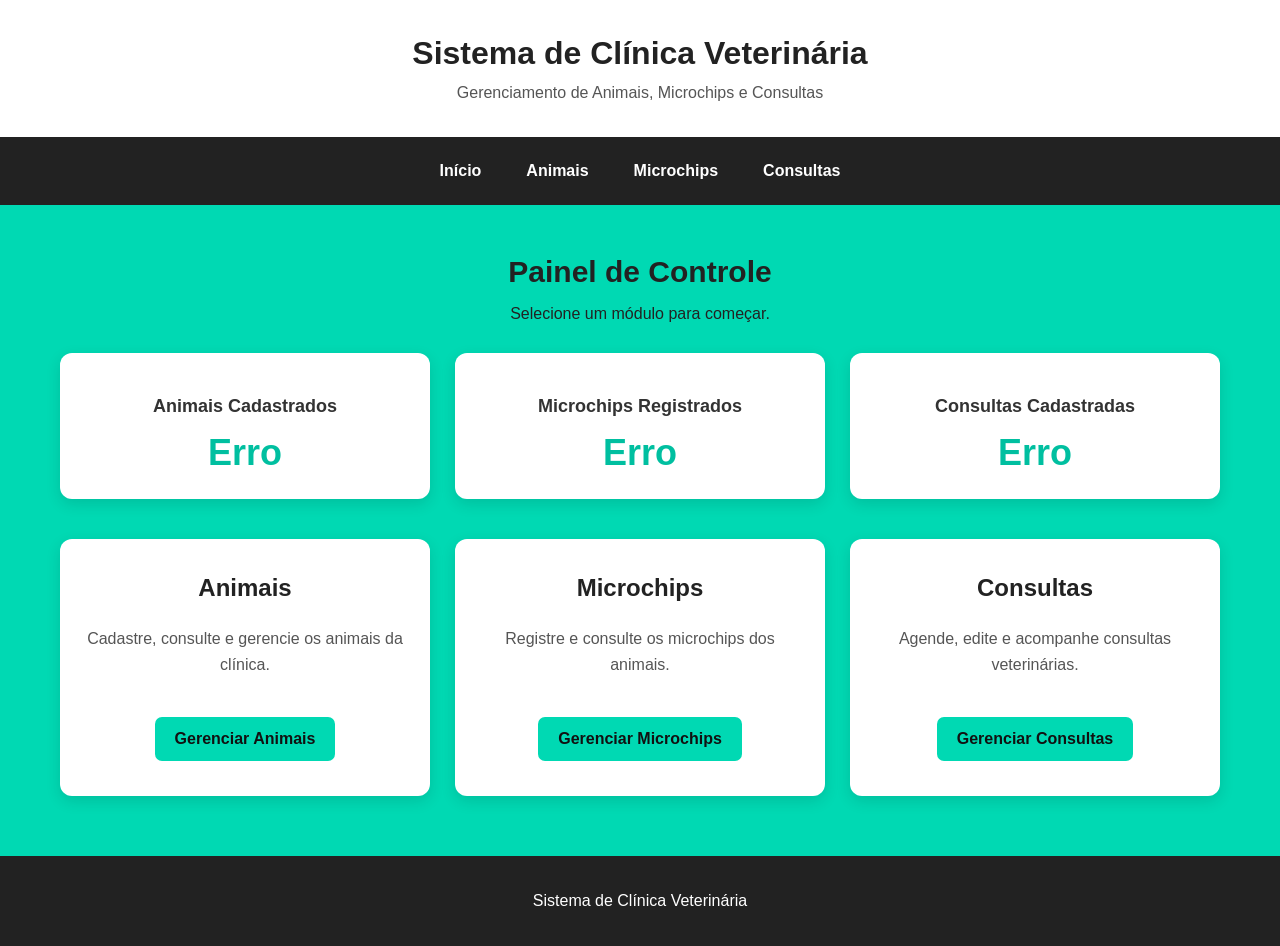
==== Clinica-veterinaria/frontend/pages/index.html @ f9ebff79 "Implementa frontend de animais, microchips, consultas e dashboard" ====
<!DOCTYPE html>
<html lang="pt-BR">
<head>
    <meta charset="UTF-8">
    <meta name="viewport" content="width=device-width, initial-scale=1.0">

    <title>Dashboard - Clínica Veterinária</title>

    <link rel="stylesheet" href="../css/dashboard.css">
</head>
<body>

    <header>
        <h1>Sistema de Clínica Veterinária</h1>
        <p>Gerenciamento de Animais, Microchips e Consultas</p>
    </header>

    <nav>
        <a href="index.html">Início</a>
        <a href="animais.html">Animais</a>
        <a href="microchips.html">Microchips</a>
        <a href="consultas.html">Consultas</a>
    </nav>

    <main>
        <h2>Painel de Controle</h2>
        <p>Selecione um módulo para começar.</p>

<div class="estatisticas">

    <div class="estatistica">
        <h3>Animais Cadastrados</h3>
        <p id="total-animais">--</p>
    </div>

    <div class="estatistica">
        <h3>Microchips Registrados</h3>
        <p id="total-microchips">--</p>
    </div>

    <div class="estatistica">
        <h3>Consultas Cadastradas</h3>
        <p id="total-consultas">--</p>
    </div>

</div>


        <div class="cards">

            <section class="card">
                <h3>Animais</h3>
                <p>Cadastre, consulte e gerencie os animais da clínica.</p>
                <a href="animais.html" class="botao">
                    Gerenciar Animais
                </a>
            </section>

            <section class="card">
                <h3>Microchips</h3>
                <p>Registre e consulte os microchips dos animais.</p>
                <a href="microchips.html" class="botao">
                    Gerenciar Microchips
                </a>
            </section>

            <section class="card">
                <h3>Consultas</h3>
                <p>Agende, edite e acompanhe consultas veterinárias.</p>
                <a href="consultas.html" class="botao">
                    Gerenciar Consultas
                </a>
            </section>

        </div>
    </main>

    <footer>
        <p>Sistema de Clínica Veterinária</p>
    </footer>

    <script src="../js/dashboard.js"></script>

</body>
</html>
---- Clinica-veterinaria/frontend/css/dashboard.css ----
* {
    box-sizing: border-box;
}

body {
    margin: 0;
    font-family: Arial, sans-serif;
    background-color: #00d9b3;
    color: #222;
}


header {
    background-color: #ffffff;
    text-align: center;
    padding: 35px 20px;
}

header h1 {
    margin: 0 0 12px;
    font-size: 32px;
}

header p {
    margin: 0;
    color: #555;
}

nav {
    background-color: #222;
    display: flex;
    justify-content: center;
    flex-wrap: wrap;
    gap: 15px;
    padding: 15px;
}

nav a {
    color: white;
    text-decoration: none;
    font-weight: bold;
    padding: 10px 15px;
    border-radius: 6px;
}

nav a:hover {
    background-color: #00d9b3;
    color: #222;
}


main {
    max-width: 1200px;
    margin: 50px auto;
    padding: 0 20px;
    text-align: center;
}

main h2 {
    font-size: 30px;
    margin-bottom: 10px;
}


.cards {
    display: grid;
    grid-template-columns: repeat(3, 1fr);
    gap: 25px;
    margin-top: 35px;
}

.card {
    background-color: white;
    padding: 35px 25px;
    border-radius: 12px;
    box-shadow: 0 5px 15px rgba(0, 0, 0, 0.12);
    transition: transform 0.2s;
}

.card:hover {
    transform: translateY(-5px);
}

.card h3 {
    font-size: 24px;
    margin-top: 0;
}

.card p {
    color: #555;
    line-height: 1.6;
    min-height: 75px;
}


.botao {
    display: inline-block;
    background-color: #00d9b3;
    color: #111;
    padding: 13px 20px;
    border-radius: 7px;
    text-decoration: none;
    font-weight: bold;
}

.botao:hover {
    background-color: #00bfa0;
}


footer {
    text-align: center;
    padding: 20px;
    background-color: #222;
    color: white;
    margin-top: 60px;
}


@media (max-width: 800px) {
    .cards {
        grid-template-columns: 1fr;
    }

    main {
        margin-top: 30px;
    }

    header h1 {
        font-size: 26px;
    }
}


.estatisticas {
    display: grid;
    grid-template-columns: repeat(3, 1fr);
    gap: 25px;
    margin-top: 30px;
    margin-bottom: 40px;
}

.estatistica {
    background-color: white;
    padding: 25px;
    border-radius: 12px;
    box-shadow: 0 5px 15px rgba(0, 0, 0, 0.12);
    text-align: center;
}

.estatistica h3 {
    font-size: 18px;
    color: #333;
    margin-bottom: 15px;
}

.estatistica p {
    font-size: 36px;
    font-weight: bold;
    color: #00bfa0;
    margin: 0;
}

@media (max-width: 800px) {
    .estatisticas {
        grid-template-columns: 1fr;
    }
}
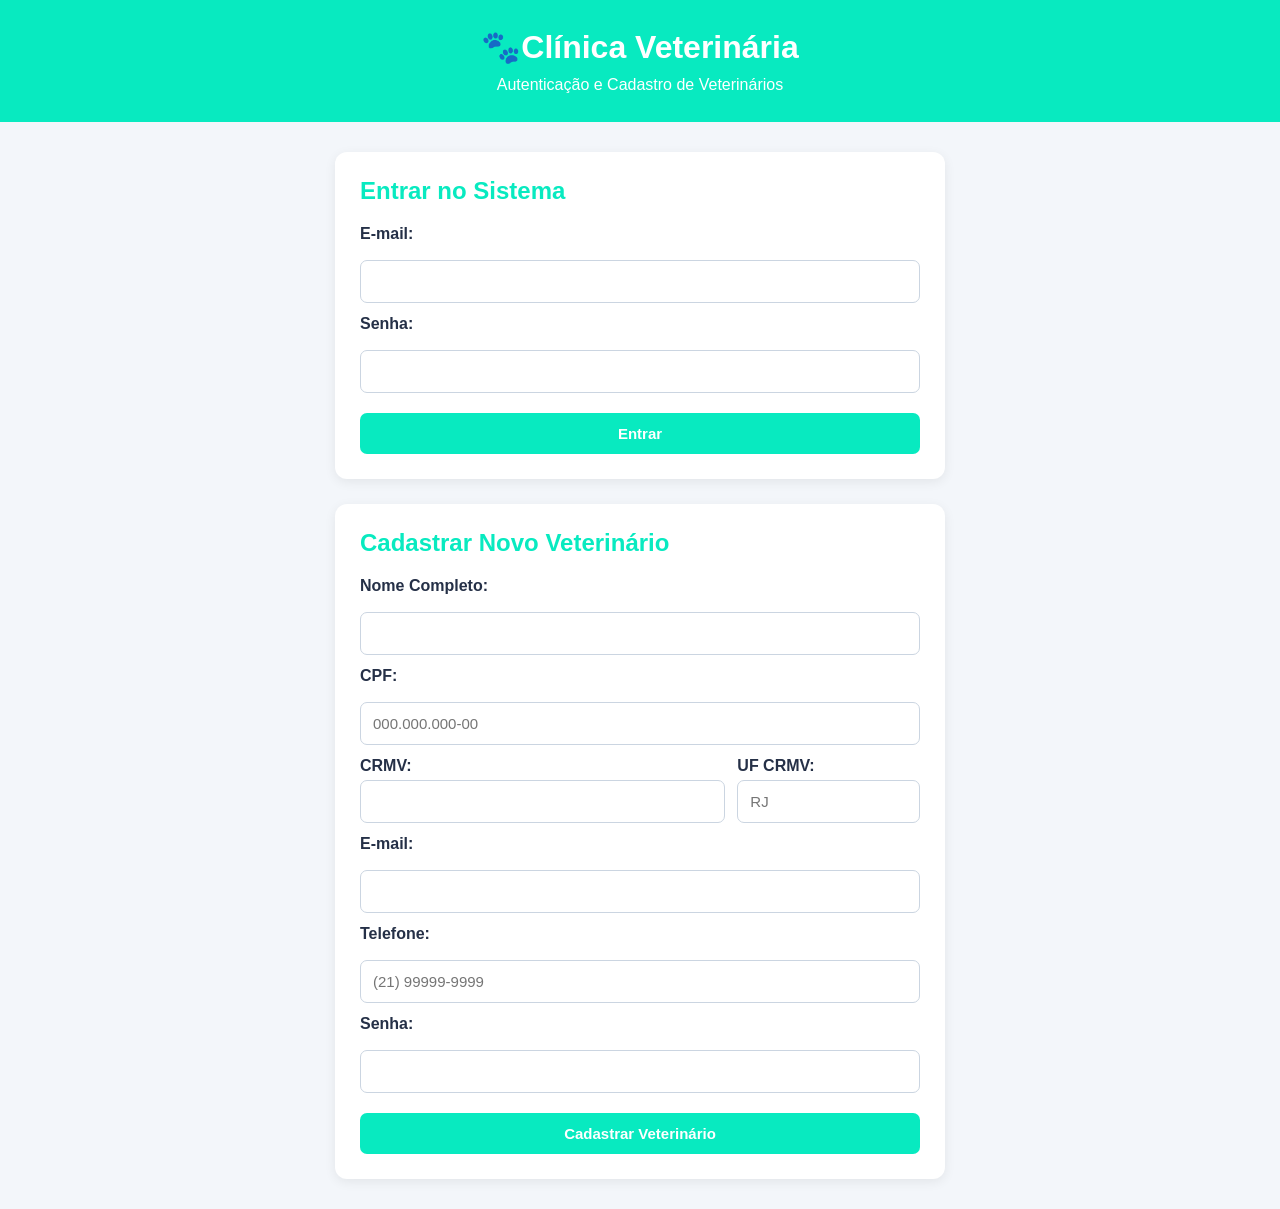
==== commit 57376d7d: "Finalizado CRUDs, autenticação, integração ViaCEP e visual." ====
--- a/Clinica-veterinaria/frontend/pages/index.html
+++ b/Clinica-veterinaria/frontend/pages/index.html
@@ -1,86 +1,100 @@
-
 <!DOCTYPE html>
 <html lang="pt-BR">
 <head>
     <meta charset="UTF-8">
     <meta name="viewport" content="width=device-width, initial-scale=1.0">
-
-    <title>Dashboard - Clínica Veterinária</title>
-
+    <title>Clínica Veterinária - Painel Inicial</title>
     <link rel="stylesheet" href="../css/dashboard.css">
+    <script src="../js/auth.js"></script>
 </head>
 <body>
 
     <header>
-        <h1>Sistema de Clínica Veterinária</h1>
-        <p>Gerenciamento de Animais, Microchips e Consultas</p>
+        <h1>🐾 Clínica Veterinária</h1>
+        <p>Sistema Integrado de Gestão Clínica</p>
     </header>
 
     <nav>
         <a href="index.html">Início</a>
+        <a href="tutores.html">Tutores</a>
         <a href="animais.html">Animais</a>
         <a href="microchips.html">Microchips</a>
         <a href="consultas.html">Consultas</a>
+        <a href="#" onclick="fazerLogout(); return false;" class="btn-sair">Sair</a>
     </nav>
 
     <main>
         <h2>Painel de Controle</h2>
         <p>Selecione um módulo para começar.</p>
 
-<div class="estatisticas">
-
-    <div class="estatistica">
-        <h3>Animais Cadastrados</h3>
-        <p id="total-animais">--</p>
-    </div>
-
-    <div class="estatistica">
-        <h3>Microchips Registrados</h3>
-        <p id="total-microchips">--</p>
-    </div>
-
-    <div class="estatistica">
-        <h3>Consultas Cadastradas</h3>
-        <p id="total-consultas">--</p>
-    </div>
-
-</div>
-
+        <div class="estatisticas">
+            <div class="estatistica">
+                <h3>Animais Cadastrados</h3>
+                <p id="total-animais">0</p>
+            </div>
+            <div class="estatistica">
+                <h3>Microchips Registrados</h3>
+                <p id="total-microchips">0</p>
+            </div>
+            <div class="estatistica">
+                <h3>Consultas Cadastradas</h3>
+                <p id="total-consultas">0</p>
+            </div>
+        </div>
 
         <div class="cards">
+            <div class="card">
+                <h3>Tutores</h3>
+                <p>Cadastre e consulte tutores com busca automática de CEP.</p>
+                <a href="tutores.html" class="botao">Gerenciar Tutores</a>
+            </div>
 
-            <section class="card">
+            <div class="card">
                 <h3>Animais</h3>
                 <p>Cadastre, consulte e gerencie os animais da clínica.</p>
-                <a href="animais.html" class="botao">
-                    Gerenciar Animais
-                </a>
-            </section>
+                <a href="animais.html" class="botao">Gerenciar Animais</a>
+            </div>
 
-            <section class="card">
+            <div class="card">
                 <h3>Microchips</h3>
                 <p>Registre e consulte os microchips dos animais.</p>
-                <a href="microchips.html" class="botao">
-                    Gerenciar Microchips
-                </a>
-            </section>
+                <a href="microchips.html" class="botao">Gerenciar Microchips</a>
+            </div>
 
-            <section class="card">
+            <div class="card">
                 <h3>Consultas</h3>
                 <p>Agende, edite e acompanhe consultas veterinárias.</p>
-                <a href="consultas.html" class="botao">
-                    Gerenciar Consultas
-                </a>
-            </section>
-
+                <a href="consultas.html" class="botao">Gerenciar Consultas</a>
+            </div>
         </div>
     </main>
 
     <footer>
-        <p>Sistema de Clínica Veterinária</p>
+        Sistema de Clínica Veterinária © 2026
     </footer>
 
-    <script src="../js/dashboard.js"></script>
+    <script>
+        const API_URL = "http://127.0.0.1:8000";
 
+        async function carregarEstatisticas() {
+            try {
+                const [resAnimais, resMicrochips, resConsultas] = await Promise.all([
+                    fetch(`${API_URL}/animais`),
+                    fetch(`${API_URL}/microchips`),
+                    fetch(`${API_URL}/consultas`)
+                ]);
+
+                document.getElementById("total-animais").textContent = resAnimais.ok ? (await resAnimais.json()).length : "Erro";
+                document.getElementById("total-microchips").textContent = resMicrochips.ok ? (await resMicrochips.json()).length : "Erro";
+                document.getElementById("total-consultas").textContent = resConsultas.ok ? (await resConsultas.json()).length : "Erro";
+            } catch (erro) {
+                document.getElementById("total-animais").textContent = "Erro";
+                document.getElementById("total-microchips").textContent = "Erro";
+                document.getElementById("total-consultas").textContent = "Erro";
+            }
+        }
+
+        carregarEstatisticas();
+    </script>
 </body>
-</html>
+</html>
--- a/Clinica-veterinaria/frontend/css/dashboard.css
+++ b/Clinica-veterinaria/frontend/css/dashboard.css
@@ -1,5 +1,3 @@
-
-
 * {
     box-sizing: border-box;
 }
@@ -7,13 +5,13 @@
 body {
     margin: 0;
     font-family: Arial, sans-serif;
-    background-color: #00d9b3;
-    color: #222;
+    background-color: #f3f6fa;
+    color: #253047;
 }
 
-
 header {
-    background-color: #ffffff;
+    background-color: #08EAC0;
+    color: white;
     text-align: center;
     padding: 35px 20px;
 }
@@ -25,31 +23,46 @@
 
 header p {
     margin: 0;
-    color: #555;
+    color: white;
 }
 
 nav {
-    background-color: #222;
+    background-color: #ffffff;
+    border-bottom: 1px solid #e2e8f0;
     display: flex;
     justify-content: center;
+    align-items: center;
     flex-wrap: wrap;
     gap: 15px;
     padding: 15px;
+    position: relative;
 }
 
 nav a {
-    color: white;
+    color: #000000;
     text-decoration: none;
     font-weight: bold;
     padding: 10px 15px;
     border-radius: 6px;
+    transition: background-color 0.2s, color 0.2s;
 }
 
 nav a:hover {
-    background-color: #00d9b3;
-    color: #222;
+    background-color: #08EAC0;
+    color: #000000;
 }
 
+nav a.btn-sair {
+    position: absolute;
+    right: 25px;
+    background-color: #dc2626;
+    color: #ffffff;
+}
+
+nav a.btn-sair:hover {
+    background-color: #b91c1c;
+    color: #ffffff;
+}
 
 main {
     max-width: 1200px;
@@ -61,8 +74,8 @@
 main h2 {
     font-size: 30px;
     margin-bottom: 10px;
+    color: #253047;
 }
-
 
 .cards {
     display: grid;
@@ -72,10 +85,10 @@
 }
 
 .card {
-    background-color: white;
+    background-color: #ffffff;
     padding: 35px 25px;
     border-radius: 12px;
-    box-shadow: 0 5px 15px rgba(0, 0, 0, 0.12);
+    box-shadow: 0 3px 12px rgba(0, 0, 0, 0.07);
     transition: transform 0.2s;
 }
 
@@ -86,6 +99,7 @@
 .card h3 {
     font-size: 24px;
     margin-top: 0;
+    color: #253047;
 }
 
 .card p {
@@ -94,45 +108,29 @@
     min-height: 75px;
 }
 
-
 .botao {
     display: inline-block;
-    background-color: #00d9b3;
-    color: #111;
+    background-color: #08EAC0;
+    color: white;
     padding: 13px 20px;
     border-radius: 7px;
     text-decoration: none;
     font-weight: bold;
+    transition: background-color 0.2s;
 }
 
 .botao:hover {
-    background-color: #00bfa0;
+    background-color: #06c9a4;
 }
-
 
 footer {
     text-align: center;
     padding: 20px;
-    background-color: #222;
+    background-color: #08EAC0;
     color: white;
+    font-weight: bold;
     margin-top: 60px;
 }
-
-
-@media (max-width: 800px) {
-    .cards {
-        grid-template-columns: 1fr;
-    }
-
-    main {
-        margin-top: 30px;
-    }
-
-    header h1 {
-        font-size: 26px;
-    }
-}
-
 
 .estatisticas {
     display: grid;
@@ -143,10 +141,10 @@
 }
 
 .estatistica {
-    background-color: white;
+    background-color: #ffffff;
     padding: 25px;
     border-radius: 12px;
-    box-shadow: 0 5px 15px rgba(0, 0, 0, 0.12);
+    box-shadow: 0 3px 12px rgba(0, 0, 0, 0.07);
     text-align: center;
 }
 
@@ -159,13 +157,25 @@
 .estatistica p {
     font-size: 36px;
     font-weight: bold;
-    color: #00bfa0;
+    color: #08EAC0;
     margin: 0;
 }
 
 @media (max-width: 800px) {
+    .cards,
     .estatisticas {
         grid-template-columns: 1fr;
     }
-}
 
+    main {
+        margin-top: 30px;
+    }
+
+    header h1 {
+        font-size: 26px;
+    }
+
+    nav a.btn-sair {
+        position: static;
+    }
+}
